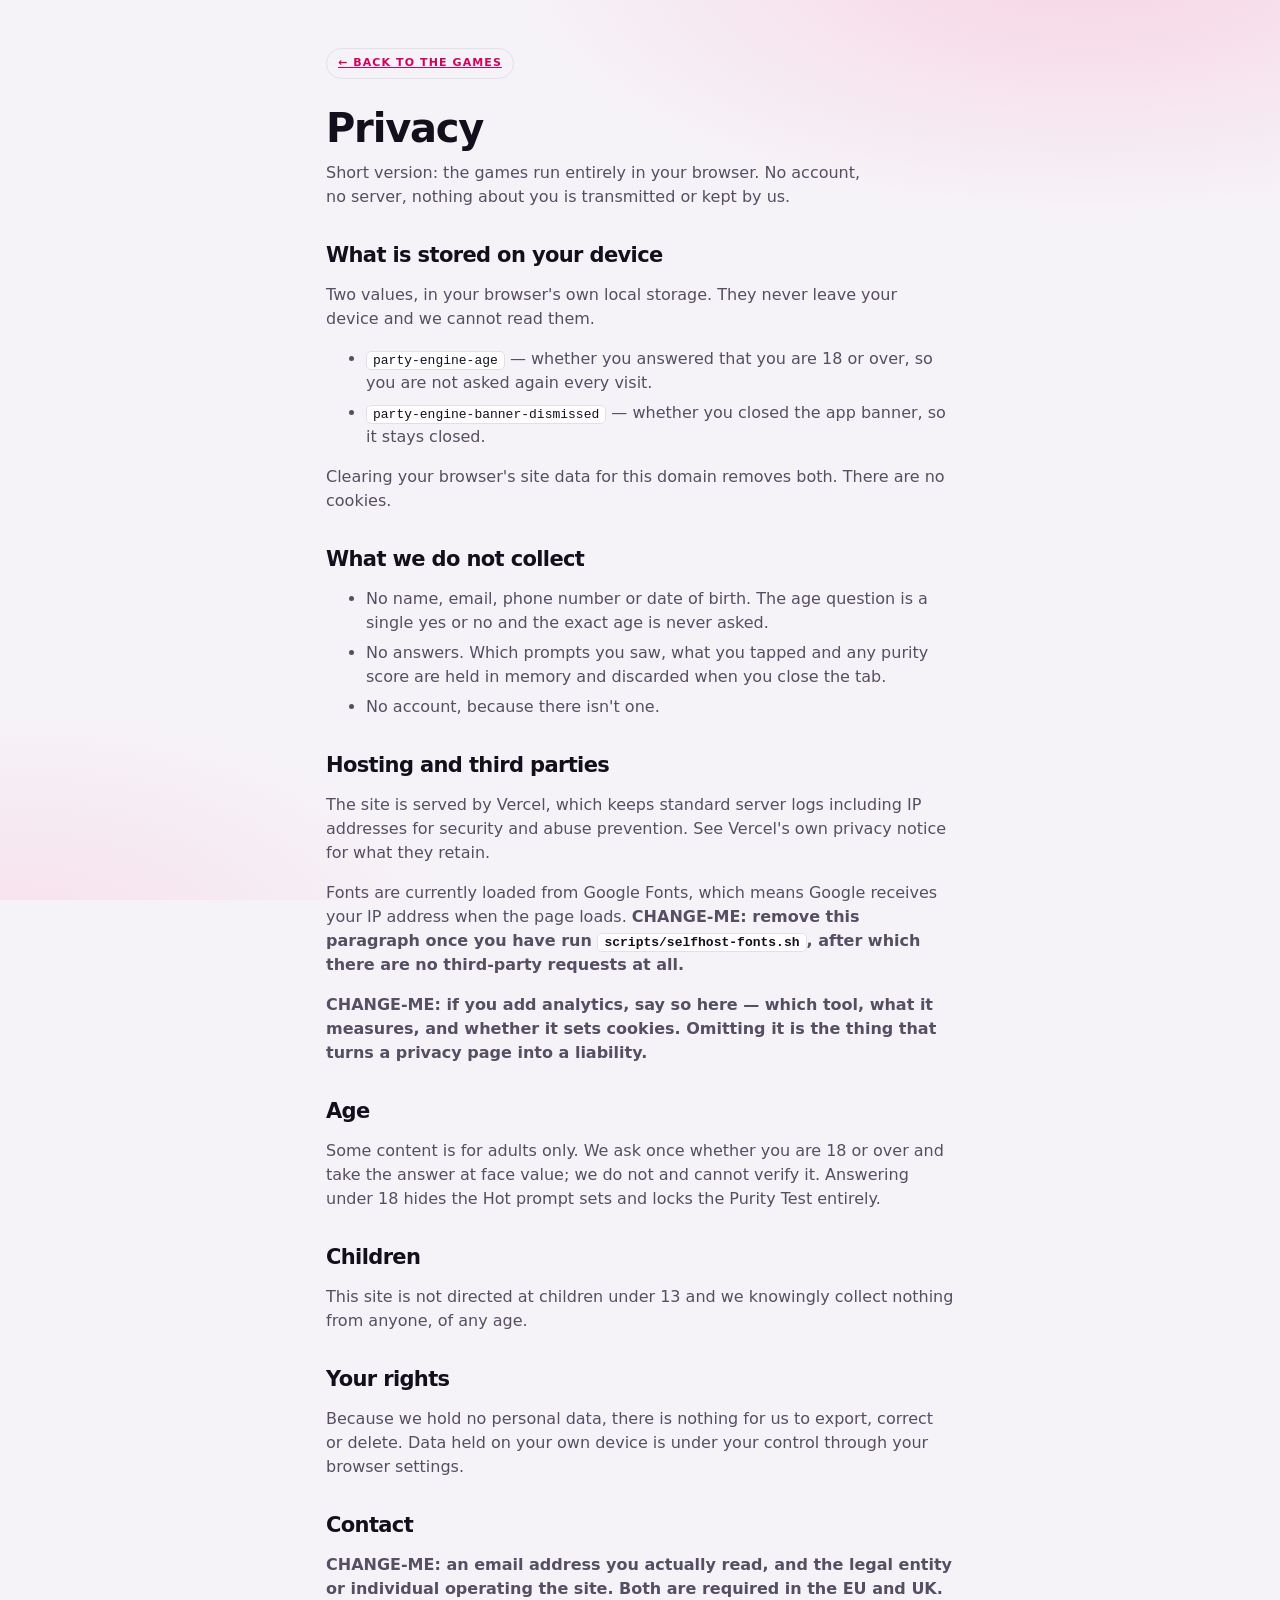
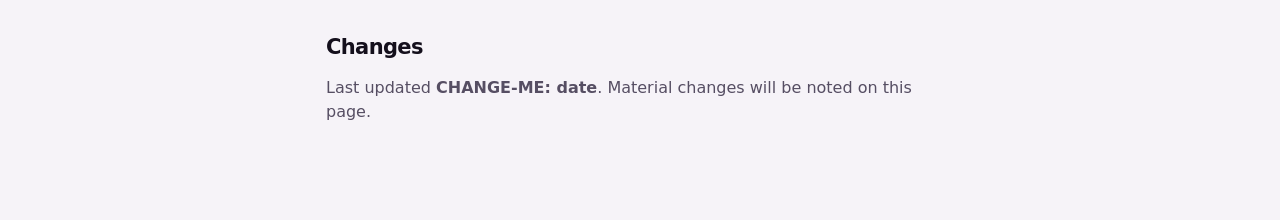
==== privacy.html @ fc1c7222 "All In One Games UAT Commit" ====
<!doctype html>
<html lang="en">
<head>
<meta charset="utf-8">
<meta name="viewport" content="width=device-width, initial-scale=1, viewport-fit=cover">
<title>Privacy — Party Engine</title>
<meta name="description" content="What Party Engine stores, which is almost nothing.">
<meta name="robots" content="index,follow">
<link rel="icon" href="/icon.svg" type="image/svg+xml">
<link rel="stylesheet" href="/assets/reset.css">
<link rel="stylesheet" href="/assets/styles.css">
<style>
  .doc{max-width:660px;margin:0 auto;padding:48px max(16px,env(safe-area-inset-left,0px)) 80px}
  .doc h1{font-size:clamp(28px,6vw,40px);margin-bottom:8px}
  .doc h2{margin:34px 0 10px}
  .doc p,.doc li{color:var(--ink-dim)}
  .doc li{margin-bottom:6px}
  .doc a{color:var(--accent)}
  .doc code{background:var(--raised);border:1px solid var(--line);border-radius:5px;padding:1px 6px;font-size:13px;color:var(--ink)}
  .back{display:inline-block;margin-bottom:28px}
</style>
</head>
<body>
<div class="doc">
  <a class="chip back" href="/">&larr; Back to the games</a>

  <h1>Privacy</h1>
  <p class="lede">Short version: the games run entirely in your browser. No account, no server, nothing about you is transmitted or kept by us.</p>

  <h2>What is stored on your device</h2>
  <p>Two values, in your browser's own local storage. They never leave your device and we cannot read them.</p>
  <ul>
    <li><code>party-engine-age</code> — whether you answered that you are 18 or over, so you are not asked again every visit.</li>
    <li><code>party-engine-banner-dismissed</code> — whether you closed the app banner, so it stays closed.</li>
  </ul>
  <p>Clearing your browser's site data for this domain removes both. There are no cookies.</p>

  <h2>What we do not collect</h2>
  <ul>
    <li>No name, email, phone number or date of birth. The age question is a single yes or no and the exact age is never asked.</li>
    <li>No answers. Which prompts you saw, what you tapped and any purity score are held in memory and discarded when you close the tab.</li>
    <li>No account, because there isn't one.</li>
  </ul>

  <h2>Hosting and third parties</h2>
  <p>The site is served by Vercel, which keeps standard server logs including IP addresses for security and abuse prevention. See Vercel's own privacy notice for what they retain.</p>
  <p>Fonts are currently loaded from Google Fonts, which means Google receives your IP address when the page loads. <strong>CHANGE-ME: remove this paragraph once you have run <code>scripts/selfhost-fonts.sh</code>, after which there are no third-party requests at all.</strong></p>
  <p><strong>CHANGE-ME: if you add analytics, say so here — which tool, what it measures, and whether it sets cookies. Omitting it is the thing that turns a privacy page into a liability.</strong></p>

  <h2>Age</h2>
  <p>Some content is for adults only. We ask once whether you are 18 or over and take the answer at face value; we do not and cannot verify it. Answering under 18 hides the Hot prompt sets and locks the Purity Test entirely.</p>

  <h2>Children</h2>
  <p>This site is not directed at children under 13 and we knowingly collect nothing from anyone, of any age.</p>

  <h2>Your rights</h2>
  <p>Because we hold no personal data, there is nothing for us to export, correct or delete. Data held on your own device is under your control through your browser settings.</p>

  <h2>Contact</h2>
  <p><strong>CHANGE-ME: an email address you actually read, and the legal entity or individual operating the site. Both are required in the EU and UK.</strong></p>

  <h2>Changes</h2>
  <p>Last updated <strong>CHANGE-ME: date</strong>. Material changes will be noted on this page.</p>
</div>
</body>
</html>
---- assets/styles.css ----
/* Layout: a browse page that hands the whole viewport over to a game the moment one starts.
   Two screen archetypes, both measured off toz-app.com: a full-bleed split where the only
   content is two enormous words, and a single-decision screen where one sentence at 60px
   sits in deliberate emptiness. Dark-first: this is opened in a dim room. */
:root{
  --ink:#f6f2f8; --ink-dim:#a9a0b4; --ink-faint:#6d6479;
  --ground:#0a0812; --raised:#17121f; --line:#2b2436;
  --accent:#ff2e74; --accent-ink:#ffffff; --accent-soft:#ff2e7422;
  --dark-panel:#05040a;
  --cool:#5de4c7; --eyebrow:#8aa0c4;
  --wash:255 46 116;              /* ambient hue, re-set per game and per axis */
  --bar:56px;
  --display:"Bricolage Grotesque","Trebuchet MS",system-ui,sans-serif;
  --body:"Instrument Sans","Helvetica Neue",system-ui,sans-serif;
  color-scheme:dark;
}
@media (prefers-color-scheme: light){
  :root:not([data-theme="dark"]){
    --ink:#140f1c; --ink-dim:#564e63; --ink-faint:#8b8397;
    --ground:#f6f3f8; --raised:#ffffff; --line:#e3dee8;
    --accent:#d4005a; --accent-ink:#ffffff; --accent-soft:#d4005a14;
    --dark-panel:#140f1c;
    --cool:#0f8f74; --eyebrow:#5b6f90;
    color-scheme:light;
  }
}
:root[data-theme="light"]{
  --ink:#140f1c; --ink-dim:#564e63; --ink-faint:#8b8397;
  --ground:#f6f3f8; --raised:#ffffff; --line:#e3dee8;
  --accent:#d4005a; --accent-ink:#ffffff; --accent-soft:#d4005a14;
  --dark-panel:#140f1c;
  --cool:#0f8f74; --eyebrow:#5b6f90;
  color-scheme:light;
}

*{box-sizing:border-box}
html,body{height:100%}
body{
  margin:0; color:var(--ink); font-family:var(--body); font-size:16px; line-height:1.5;
  background-color:var(--ground);
  background-image:
    radial-gradient(70% 45% at 85% -5%, rgb(var(--wash) / .16), transparent 65%),
    radial-gradient(55% 40% at 0% 105%, rgb(var(--wash) / .10), transparent 65%);
  background-attachment:fixed;
  transition:background-color .4s ease;
}
body::before{content:"";position:fixed;inset:0 0 auto;height:env(safe-area-inset-top,0px);z-index:20;background:var(--ground)}

/* ---------- animations, lifted from the original's keyframe set ---------- */
@keyframes fadeIn{from{opacity:0}to{opacity:1}}
@keyframes fadeInUp{from{opacity:0;transform:translateY(1rem)}to{opacity:1;transform:none}}
@keyframes popIn{from{opacity:0;transform:scale(.75) translateY(.5rem)}to{opacity:1;transform:none}}
@keyframes glowBreath{0%,100%{opacity:1;transform:scale(1)}50%{opacity:.75;transform:scale(1.12)}}
@keyframes sweepIn{from{clip-path:inset(0 100% 0 0)}to{clip-path:inset(0 0 0 0)}}
.anim-fade{animation:fadeIn .3s ease-out both}
.anim-up{animation:fadeInUp .34s ease-out both}
.anim-pop{animation:popIn .3s ease-out both}
.d1{animation-delay:.06s}.d2{animation-delay:.13s}.d3{animation-delay:.22s}

/* ---------- chrome ---------- */
.bar{
  position:sticky; top:env(safe-area-inset-top,0px); z-index:15;
  height:var(--bar); display:flex; align-items:center; gap:10px;
  padding-left:max(16px,env(safe-area-inset-left,0px));
  padding-right:max(16px,env(safe-area-inset-right,0px));
  background:color-mix(in srgb, var(--ground) 82%, transparent);
  backdrop-filter:blur(10px);
  border-bottom:1px solid var(--line);
}
.mark{font-family:var(--display);font-weight:800;font-size:21px;letter-spacing:-.03em;color:var(--accent);margin-right:auto;cursor:pointer;background:none;border:0;padding:0}
.mark span{color:var(--ink)}
.chip{
  font-size:11px;font-weight:600;letter-spacing:.1em;text-transform:uppercase;color:var(--ink-dim);
  background:transparent;border:1px solid var(--line);border-radius:999px;padding:6px 11px;
  font-family:var(--body);cursor:pointer;transition:all .2s;
}
.chip:hover{color:var(--ink);border-color:var(--ink-faint)}
.chip.solid{background:var(--accent);border-color:var(--accent);color:var(--accent-ink)}

/* ---------- browse ---------- */
.wrap{
  max-width:680px;margin:0 auto;
  padding-left:max(16px,env(safe-area-inset-left,0px));
  padding-right:max(16px,env(safe-area-inset-right,0px));
  padding-block:32px 110px;
}
h1,h2,h3{font-family:var(--display);font-weight:800;letter-spacing:-.03em;text-wrap:balance;margin:0}
h1{font-size:clamp(30px,7vw,44px);line-height:1.05}
h2{font-size:21px;line-height:1.15}
.eyebrow{font-size:11px;font-weight:600;letter-spacing:.12em;text-transform:uppercase;color:var(--eyebrow);margin:0 0 10px}
.lede{color:var(--ink-dim);margin:12px 0 0;max-width:54ch}

.grid{display:grid;grid-template-columns:repeat(auto-fill,minmax(150px,1fr));gap:12px;margin-top:26px}
.card{
  position:relative;display:flex;flex-direction:column;gap:5px;text-align:left;overflow:hidden;
  background:var(--raised);border:1px solid var(--line);border-radius:16px;
  padding:16px 14px;cursor:pointer;font-family:var(--body);color:inherit;min-width:0;
  transition:transform .2s cubic-bezier(.4,0,.2,1),border-color .2s,box-shadow .2s;
}
.card::after{
  content:"";position:absolute;inset:0;pointer-events:none;opacity:0;transition:opacity .25s;
  background:radial-gradient(90% 70% at 50% 0%, rgb(var(--cw) / .22), transparent 70%);
}
.card:hover{transform:translateY(-3px);border-color:rgb(var(--cw) / .6);box-shadow:0 10px 30px -12px rgb(var(--cw) / .5)}
.card:hover::after{opacity:1}
.card[disabled]{cursor:not-allowed;opacity:.42}
.card[disabled]:hover{transform:none;border-color:var(--line);box-shadow:none}
.card[disabled]:hover::after{opacity:0}
.card .glyph{font-size:26px;line-height:1;position:relative}
.card .name{font-family:var(--display);font-weight:700;font-size:15px;letter-spacing:-.02em;position:relative}
.card .meta{font-size:12px;color:var(--ink-faint);font-variant-numeric:tabular-nums;position:relative}
.tag{align-self:flex-start;font-size:9.5px;font-weight:700;letter-spacing:.09em;text-transform:uppercase;padding:3px 7px;border-radius:5px;margin-top:4px;position:relative}
.tag.play{background:var(--accent-soft);color:var(--accent)}
.tag.soon{background:var(--line);color:var(--ink-faint)}
.tag.lock{background:var(--accent-soft);color:var(--accent)}

/* ---------- play: the viewport takeover ---------- */
body.playing .wrap,body.playing .notes{display:none}
.stage{display:none}
body.playing .stage{display:block}
.stage{
  position:relative;
  min-height:calc(100svh - var(--bar) - env(safe-area-inset-top,0px) - env(safe-area-inset-bottom,0px));
  overflow:hidden;
}

/* split: two full-bleed fields, stacked on a phone, side by side from 640px */
.split{position:absolute;inset:0;display:flex;flex-direction:column}
@media (min-width:640px){.split{flex-direction:row}}
.panel{
  flex:1 1 0;min-height:0;min-width:0;display:flex;flex-direction:column;
  align-items:center;justify-content:center;gap:6px;text-align:center;
  padding:24px;border:0;cursor:pointer;font-family:var(--display);
  transition:filter .2s cubic-bezier(.4,0,.2,1),transform .2s cubic-bezier(.4,0,.2,1);
}
.panel:hover{filter:brightness(1.18)}
.panel:active{transform:scale(.98)}
.panel[disabled]{cursor:not-allowed;opacity:.3}
.panel[disabled]:hover{filter:none}
.panel[disabled]:active{transform:none}
.panel .lock{font-family:var(--body);font-weight:700;font-size:12px;letter-spacing:.1em;text-transform:uppercase;color:rgb(255 255 255 / .82);border:1px solid rgb(255 255 255 / .28);border-radius:999px;padding:5px 12px;margin-top:10px}
.panel.dark{background:var(--dark-panel)}
.panel.hot{background:var(--accent)}
.panel .big{
  font-family:var(--display);font-weight:800;color:#fff;letter-spacing:-.045em;line-height:.95;
  font-size:clamp(44px,13vw,96px);text-wrap:balance;
}
.panel .sub{font-family:var(--body);font-weight:500;font-size:13px;color:rgb(255 255 255 / .62);letter-spacing:0}
.panel .ico{font-size:28px;line-height:1;margin-bottom:2px}
/* Would You Rather reads as a sentence, not a word, so it needs a smaller ceiling */
.panel .big.phrase{font-size:clamp(22px,4.6vw,34px);line-height:1.12;letter-spacing:-.025em;max-width:16ch}

.orbadge{
  position:absolute;inset:0;z-index:10;display:flex;align-items:center;justify-content:center;
  pointer-events:none;
}
.orbadge i{
  display:flex;align-items:center;justify-content:center;
  width:56px;height:56px;border-radius:999px;
  border:1px solid rgb(255 255 255 / .12);
  background:rgb(10 8 18 / .8);backdrop-filter:blur(6px);
  font-family:var(--display);font-style:normal;font-weight:700;font-size:24px;
  color:rgb(255 255 255 / .8);
}
@media (min-width:768px){.orbadge i{width:64px;height:64px;font-size:30px}}

/* single-decision screen: one sentence, enormous, in open space */
.solo{
  position:absolute;inset:0;display:flex;flex-direction:column;
  align-items:center;justify-content:center;text-align:center;
  padding:40px max(20px,env(safe-area-inset-left,0px)) 80px;
}
.solo .eyebrow{margin-bottom:14px}
.ask{
  font-family:var(--display);font-weight:800;color:var(--ink);
  font-size:clamp(26px,5.6vw,60px);line-height:1.1;letter-spacing:-.035em;
  text-wrap:balance;max-width:16ch;margin:0;
}
.ask.long{font-size:clamp(23px,4.4vw,46px);max-width:20ch}

.cta{
  font-family:var(--body);font-weight:700;font-size:clamp(17px,2.6vw,24px);
  background:var(--accent);color:var(--accent-ink);border:0;border-radius:16px;
  padding:18px 44px;margin-top:44px;cursor:pointer;
  transition:filter .2s,transform .2s;
}
.cta:hover{filter:brightness(1.1)}
.cta:active{transform:scale(.95)}
.cta.ghost{background:transparent;color:var(--ink);border:1px solid var(--line);padding:16px 32px;font-size:16px}
.cta.ghost:hover{border-color:var(--ink-faint);filter:none}

.stack{display:flex;gap:12px;flex-wrap:wrap;justify-content:center;margin-top:36px}
.stack .cta{margin-top:0}

/* binary answer pair, used by the purity engine */
.pair{display:flex;flex-direction:column;gap:12px;width:min(420px,100%);margin-top:40px}
.pair button{
  font-family:var(--body);font-weight:700;font-size:17px;padding:17px 20px;border-radius:14px;
  cursor:pointer;border:1px solid var(--line);background:transparent;color:var(--ink);
  transition:all .2s cubic-bezier(.4,0,.2,1);
}
.pair button:hover{border-color:var(--accent);background:var(--accent-soft)}
.pair button:active{transform:scale(.98)}
.pair button.y{background:var(--accent);border-color:var(--accent);color:var(--accent-ink)}
.pair button.y:hover{filter:brightness(1.1)}
.pair.choices button{text-align:left;font-weight:500;font-size:16px}

/* rating row */
.rates{display:flex;gap:6px;width:min(560px,100%);margin-top:40px}
.rate{
  flex:1 1 0;min-width:0;aspect-ratio:1;border:0;border-radius:10px;cursor:pointer;
  font-family:var(--display);font-weight:800;font-size:clamp(13px,2.4vw,19px);color:#120b06;
  font-variant-numeric:tabular-nums;transition:transform .15s cubic-bezier(.4,0,.2,1),filter .15s;
}
.rate:hover{transform:translateY(-6px) scale(1.06);filter:brightness(1.12)}
.rate:disabled{cursor:wait}
.rate.chosen{transform:translateY(-10px) scale(1.14)}
.rates.locked .rate:not(.chosen){opacity:.28;transform:none}

/* progress + top controls inside the stage */
.hud{position:absolute;top:0;left:0;right:0;z-index:12;padding:14px max(16px,env(safe-area-inset-left,0px)) 0}
.track{height:3px;background:var(--line);border-radius:999px;overflow:hidden}
.track i{display:block;height:100%;background:var(--accent);border-radius:999px;transition:width .3s cubic-bezier(.4,0,.2,1)}
.hudrow{display:flex;justify-content:space-between;align-items:center;gap:12px;margin-top:8px;font-size:11px;letter-spacing:.1em;text-transform:uppercase;color:var(--ink-faint);font-weight:600}
.hudrow .quit{background:none;border:0;color:var(--ink-faint);cursor:pointer;font:inherit;letter-spacing:.1em;padding:0}
.hudrow .quit:hover{color:var(--ink)}
.hudrow .n{font-variant-numeric:tabular-nums}
.hudrow.center{justify-content:center;text-align:center;letter-spacing:.06em;text-transform:none;font-weight:500;font-size:12px;line-height:1.4}

/* result */
.score{font-family:var(--display);font-weight:800;font-size:clamp(68px,17vw,120px);line-height:.9;letter-spacing:-.05em;color:var(--cool);font-variant-numeric:tabular-nums;margin:0}
.axes{display:flex;flex-direction:column;gap:10px;width:min(440px,100%);margin-top:30px;text-align:left}
.axis{display:grid;grid-template-columns:auto 1fr auto;align-items:center;gap:11px;font-size:13px}
.axis .lab{color:var(--ink-dim);white-space:nowrap}
.axis .trk{height:7px;background:var(--line);border-radius:999px;overflow:hidden}
.axis .trk i{display:block;height:100%;border-radius:999px;background:var(--accent);animation:sweepIn .6s ease-out both;animation-delay:.2s}
.axis .pct{color:var(--ink-faint);font-variant-numeric:tabular-nums;min-width:3ch;text-align:right}
.halo{position:relative}
.halo::before{
  content:"";position:absolute;left:50%;top:50%;width:220px;height:220px;margin:-110px 0 0 -110px;
  border-radius:50%;background:radial-gradient(circle, rgb(var(--wash) / .3), transparent 70%);
  animation:glowBreath 4s ease-in-out infinite;pointer-events:none;z-index:-1;
}

/* ---------- notes ---------- */
.notes{
  max-width:680px;margin:0 auto;
  padding-left:max(16px,env(safe-area-inset-left,0px));
  padding-right:max(16px,env(safe-area-inset-right,0px));
  padding-block:0 120px;
}
.notes h2{margin-bottom:14px}
.notes ul{margin:0;padding-left:20px;color:var(--ink-dim);font-size:14px;display:flex;flex-direction:column;gap:9px}
.notes b{color:var(--ink);font-weight:600}
.scroller{overflow-x:auto;margin-top:18px}
table{border-collapse:collapse;font-size:13px;min-width:430px}
th,td{text-align:left;padding:8px 14px 8px 0;border-bottom:1px solid var(--line);vertical-align:top}
th{font-size:10.5px;letter-spacing:.09em;text-transform:uppercase;color:var(--ink-faint);font-weight:700}
td.n{font-variant-numeric:tabular-nums;color:var(--ink-dim)}

/* ---------- install banner, with a close button ---------- */
.banner{
  position:fixed;left:0;right:0;bottom:0;z-index:18;display:flex;align-items:center;gap:12px;
  background:color-mix(in srgb, var(--raised) 86%, transparent);backdrop-filter:blur(12px);
  border-top:1px solid var(--line);
  padding-top:12px;padding-bottom:calc(12px + env(safe-area-inset-bottom,0px));
  padding-left:max(16px,env(safe-area-inset-left,0px));
  padding-right:max(16px,env(safe-area-inset-right,0px));
  animation:fadeInUp .4s ease-out both;animation-delay:.8s;
}
.banner p{margin:0;font-size:13px;color:var(--ink-dim);flex:1 1 auto;min-width:0}
.banner strong{color:var(--ink);font-family:var(--display);font-weight:700}
.banner .x{background:transparent;border:1px solid var(--line);color:var(--ink-dim);border-radius:9px;width:32px;height:32px;cursor:pointer;font-size:16px;line-height:1;flex:0 0 auto}
.banner .x:hover{color:var(--ink);border-color:var(--ink-faint)}

:focus-visible{outline:2px solid var(--accent);outline-offset:3px}
.panel:focus-visible{outline-offset:-5px}
@media (prefers-reduced-motion: reduce){*{animation:none!important;transition:none!important}}
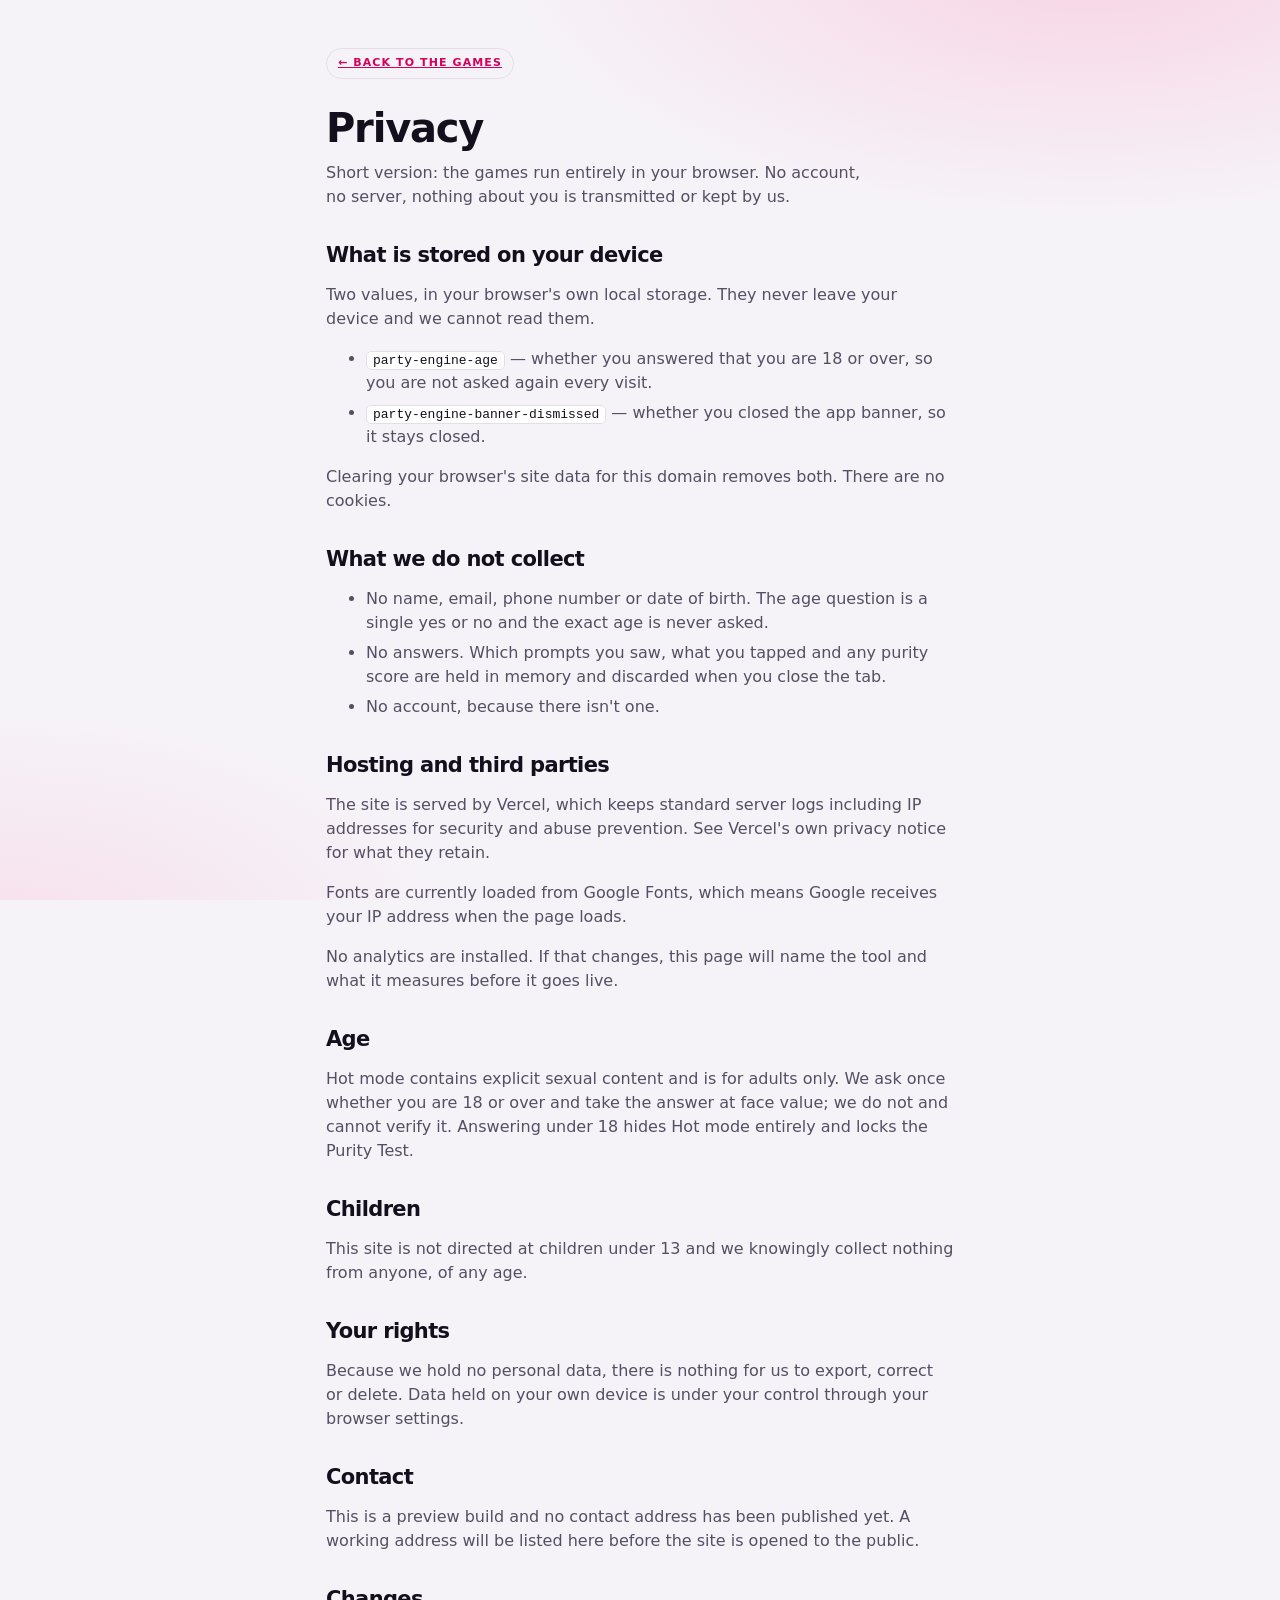
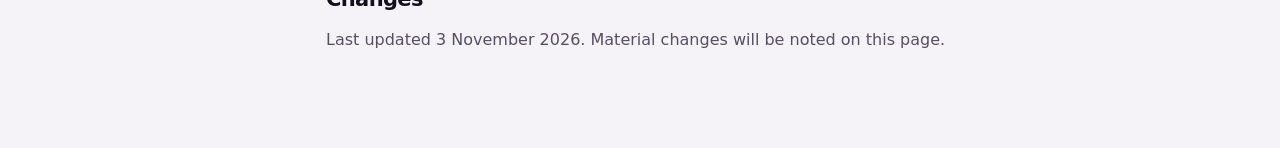
==== commit 4b146c1b: "Hot mode: real adult content set, plus shuffle bags" ====
--- a/privacy.html
+++ b/privacy.html
@@ -5,7 +5,7 @@
 <meta name="viewport" content="width=device-width, initial-scale=1, viewport-fit=cover">
 <title>Privacy — Party Engine</title>
 <meta name="description" content="What Party Engine stores, which is almost nothing.">
-<meta name="robots" content="index,follow">
+<meta name="robots" content="noindex,nofollow">
 <link rel="icon" href="/icon.svg" type="image/svg+xml">
 <link rel="stylesheet" href="/assets/reset.css">
 <link rel="stylesheet" href="/assets/styles.css">
@@ -44,11 +44,11 @@
 
   <h2>Hosting and third parties</h2>
   <p>The site is served by Vercel, which keeps standard server logs including IP addresses for security and abuse prevention. See Vercel's own privacy notice for what they retain.</p>
-  <p>Fonts are currently loaded from Google Fonts, which means Google receives your IP address when the page loads. <strong>CHANGE-ME: remove this paragraph once you have run <code>scripts/selfhost-fonts.sh</code>, after which there are no third-party requests at all.</strong></p>
-  <p><strong>CHANGE-ME: if you add analytics, say so here — which tool, what it measures, and whether it sets cookies. Omitting it is the thing that turns a privacy page into a liability.</strong></p>
+  <p>Fonts are currently loaded from Google Fonts, which means Google receives your IP address when the page loads.</p>
+  <p>No analytics are installed. If that changes, this page will name the tool and what it measures before it goes live.</p>
 
   <h2>Age</h2>
-  <p>Some content is for adults only. We ask once whether you are 18 or over and take the answer at face value; we do not and cannot verify it. Answering under 18 hides the Hot prompt sets and locks the Purity Test entirely.</p>
+  <p>Hot mode contains explicit sexual content and is for adults only. We ask once whether you are 18 or over and take the answer at face value; we do not and cannot verify it. Answering under 18 hides Hot mode entirely and locks the Purity Test.</p>
 
   <h2>Children</h2>
   <p>This site is not directed at children under 13 and we knowingly collect nothing from anyone, of any age.</p>
@@ -57,10 +57,10 @@
   <p>Because we hold no personal data, there is nothing for us to export, correct or delete. Data held on your own device is under your control through your browser settings.</p>
 
   <h2>Contact</h2>
-  <p><strong>CHANGE-ME: an email address you actually read, and the legal entity or individual operating the site. Both are required in the EU and UK.</strong></p>
+  <p>This is a preview build and no contact address has been published yet. A working address will be listed here before the site is opened to the public.</p>
 
   <h2>Changes</h2>
-  <p>Last updated <strong>CHANGE-ME: date</strong>. Material changes will be noted on this page.</p>
+  <p>Last updated 3 November 2026. Material changes will be noted on this page.</p>
 </div>
 </body>
 </html>
